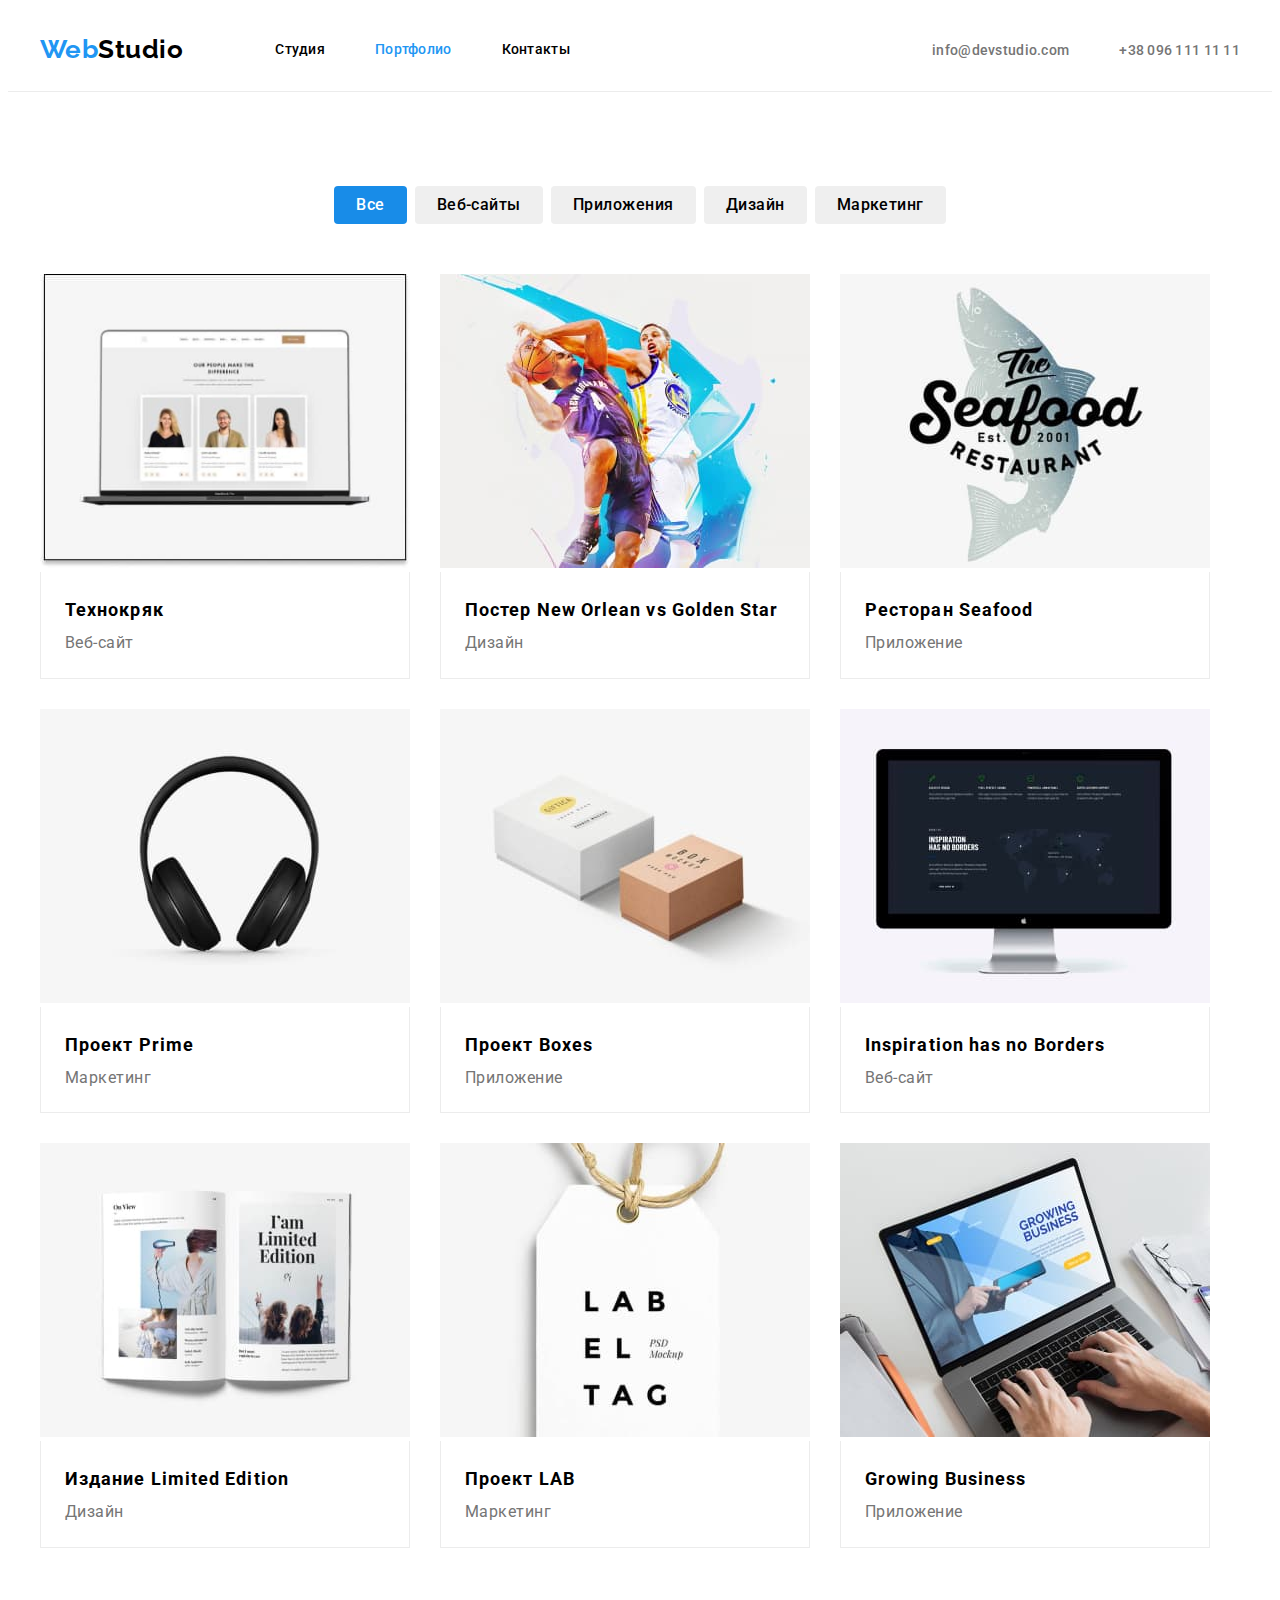
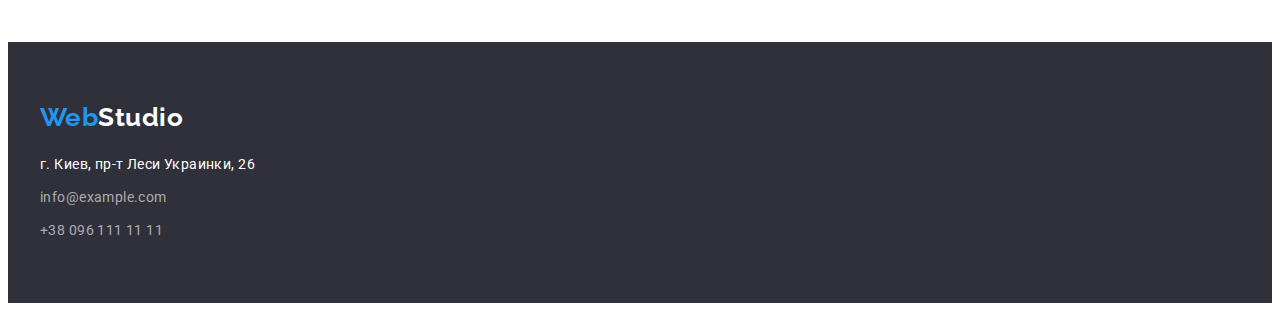
==== portfolio.html @ e23ee0ab "начало" ====
<!DOCTYPE html>
<html lang="ru">
<head>
    <meta charset="UTF-8">
    <meta http-equiv="X-UA-Compatible" content="IE=edge">
    <meta name="viewport" content="width=device-width, initial-scale=1.0">
    <title>Портфолио</title>
    <link rel="stylesheet" href="https://cdnjs.cloudflare.com/ajax/libs/modern-normalize/1.1.0/modern-normalize.min.css"
        integrity="sha512-wpPYUAdjBVSE4KJnH1VR1HeZfpl1ub8YT/NKx4PuQ5NmX2tKuGu6U/JRp5y+Y8XG2tV+wKQpNHVUX03MfMFn9Q=="
        crossorigin="anonymous" referrerpolicy="no-referrer" />
    <link href="https://fonts.googleapis.com/css2?family=Raleway:wght@700&family=Roboto:wght@400;500;700;900&display=swap"
        rel="stylesheet">
    <link rel="stylesheet" href="./css/style.css"/>
</head>
<body>
    <header class="header">
        <div class="container header-container">
        <nav class="nav">
            <a href="/" class="logo-blue">Web<span class="logo">Studio</span></a>
        <ul class="navheader">
            <li class="item"><a href="./index.html" class="navigation header-page">Студия</a></li>
            <li class="item"><a href="" class="navigation header-page current">Портфолио</a></li>
            <li class="item"><a href="" class="navigation header-page">Контакты</a></li>
        </ul>
        </nav>
        <ul class="contacts">
            <li class="item-contact"><a href="mailto:info@devstudio.com" class="contact">info@devstudio.com</a></li>
            <li class="item-contact"><a href="tel:+380961111111" class="contact">+38 096 111 11 11</a></li>
        </ul>
        </nav>
        </div>
    </header>
    <main>
        <section class="button section">
            <div class="container">
            <ul class="button-modal">
                <li class="filter-btn btn-all"><button type="button" class="modal-btn current">Все</button></li>
                <li class="filter-btn btn-web"><button type="button" class="modal-btn">Веб-сайты</button></li>
                <li class="filter-btn btn-annex"><button type="button" class="modal-btn">Приложения</button></li>
                <li class="filter-btn btn-design"><button type="button" class="modal-btn">Дизайн</button></li>
                <li class="filter-btn btn-marketing"><button type="button" class="modal-btn">Маркетинг</button></li>
            </ul>

                    <ul class="images">
                    <li class="images-list">
                    <img src="./img/texnokryak.jpg" alt=""
                     width="370"
                     height="294"/>
                     <div class="list-item-pictu-text">
                    <h2 class="list-item-pictu">Технокряк</h2>
                    <p class="items">Веб-сайт</p>
                    </div>
                </li>
                <li class="images-list">
                    <img src="./img/poster.jpg" alt=""
                    width="370"
                    height="294"/>
                    <div class="list-item-pictu-text">
                    <h2 class="list-item-pictu">Постер New Orlean vs Golden Star</h2>
                    <p class="items">Дизайн</p>
                    </div>
                </li>
                <li class="images-list">
                    <img src="./img/restoran.jpg" alt=""
                    width="370"
                    height="294"/>
                    <div class="list-item-pictu-text">
                    <h2 class="list-item-pictu">Ресторан Seafood</h2>
                    <p class="items">Приложение</p>
                    </div>
                </li>
                <li class="images-list">
                    <img src="./img/proektprime.jpg" alt=""
                    width="370"
                    height="294"/>
                    <div class="list-item-pictu-text">
                    <h2 class="list-item-pictu">Проект Prime</h2>
                    <p class="items">Маркетинг</p>
                    </div>
                </li>
                <li class="images-list">
                    <img src="./img/proektboxes.jpg" alt=""
                    width="370"
                    height="294"/>
                    <div class="list-item-pictu-text">
                    <h2 class="list-item-pictu">Проект Boxes</h2>
                    <p class="items">Приложение</p>
                    </div>
                </li>
                <li class="images-list">
                    <img src="./img/borders.jpg" alt=""
                    width="370"
                    height="294"/>
                    <div class="list-item-pictu-text">
                    <h2 class="list-item-pictu">Inspiration has no Borders</h2>
                    <p class="items">Веб-сайт</p>
                    </div>
                </li>
                <li class="images-list">
                    <img src="./img/izdanie.jpg" alt=""
                    width="370"
                    height="294"/>
                    <div class="list-item-pictu-text">
                    <h2 class="list-item-pictu">Издание Limited Edition</h2>
                    <p class="items">Дизайн</p>
                    </div>
                </li>
                <li class="images-list">
                    <img src="./img/lab.jpg" alt=""
                    width="370"
                    height="294"/>
                    <div class="list-item-pictu-text">
                    <h2 class="list-item-pictu">Проект LAB</h2>
                    <p class="items">Маркетинг</p>
                    </div>
                </li>
                <li class="images-list">
                    <img src="./img/bisness.jpg" alt=""
                    width="370"
                    height="294"/>
                    <div class="list-item-pictu-text">
                    <h2 class="list-item-pictu">Growing Business</h2>
                    <p class="items">Приложение</p>
                    </div>
                </li>
            </ul>
            </div>
        </section>
    </main>
    <footer class="main-footer">
        <div class="container">
            <div class="main-footer-container">
                <a href="/" class="logo-blue">Web<span class="logo-white">Studio</span></a>
                <address class="adress">
                    <ul class="adress-list">
                        <li class="footer-contact"><a href="" class="footer-adress">г. Киев, пр-т Леси Украинки, 26</a></li>
                        <li class="footer-contact"><a href="mailto:info@example.com" class="footer-mail">info@example.com</a></li>
                        <li class="footer-contact"><a href="tel:+380961111111" class="footer-tel">+38 096 111 11 11</a></li>
                    </ul>
                </address>
            </div>
        </div>
    </footer>
    
</body>
</html>
---- css/style.css ----
:root {
  --main-font-family: "Roboto", sans-serif;
  --secondary-fond-family: "Raleway", sans-serif;
  --navigation-color: #2196f3;
  --btn-tittle: #ffffff;
  --backgraund-section: #2f303a;
  --secondary-text-color: #757575;
  --btn-main-color-text: #000000;
  --main-footer-contacts: rgba(255, 255, 255, 0.6);
  --btn-background: #188ce8;
}
body {
  font-family: var(--main-font-family);
  color: var(--btn-main-color-text);
}
.container {
  /* display: flex;*/
  align-items: center;
  width: 1200px;
  padding: 0 15px;
  margin: 0 auto;
}

h1,
h2,
h3,
h4,
h5,
h6,
p,
ul,
li {
  padding: 0;
  margin: 0;
}
.section {
  padding-bottom: 94px;
  padding-top: 94px;
}
/*Начало Секции 1 студии*/
.title {
  display: flex;
  flex-direction: column;
  justify-content: center;
  align-items: center;

  text-align: center;
  height: 600px;
  padding: 0 15px;
  margin: 0 auto;

  background: var(--backgraund-section);
}
.title-first {
  margin-bottom: 30px;
  font-weight: 900;
  font-size: 44px;
  line-height: 1.36;
  text-align: center;
  letter-spacing: 0.06em;
  text-transform: uppercase;

  color: var(--btn-tittle);
  font-family: var(--main-font-family);
}
.btn {
  font-family: var(--main-font-family);
  font-style: normal;
  font-weight: 700;
  font-size: 16px;
  line-height: 1.87;
  display: flex;
  align-items: center;
  text-align: center;
  letter-spacing: 0.06em;
  border-style: none;
  border-radius: 4px;
  padding: 10px 32px;
  color: var(--btn-tittle);
  background: var(--btn-background);
}
.btn:hover,
.btn:focus {
  color: var(--btn-tittle);
  background: var(--btn-background);
}
/*Конец Секции 1 студии*/
/*Начало Секции 2 студии*/
.list-item-desc .h3-list-title {
  margin-bottom: 10px;
  /*font-style: normal;*/
  font-weight: 700;
  font-size: 14px;
  line-height: 1.14;
  letter-spacing: 0.03em;
  text-transform: uppercase;
}
.list-item-desc .p-list-title {
  font-style: normal;
  font-weight: 400;
  font-size: 14px;
  line-height: 1.7;
  letter-spacing: 0.03em;
  color: var(--secondary-text-color);
}
.list-item-desc {
  display: flex;
  list-style: none;
}
.list-title + .list-title {
  margin-left: 30px;
}
/*Конец Секции 2 студии*/
/*Начало Секции 3 студии*/
.h2-list-title {
  font-style: normal;
  font-weight: 700;
  font-size: 36px;
  line-height: 1.17;
  letter-spacing: 0.03em;

  text-align: center;
}
.list-item-busy {
  justify-content: center;
  align-items: center;
  display: flex;
  text-align: center;

  list-style: none;
  margin-top: 50px;
}
.list-title-img + .list-title-img {
  margin-left: 30px;
}
.list-title {
  flex-basis: calc((100%-4 * 30) / 4);
}
.list-busy {
  padding-top: 0;
}
/*Конец Секции 3 студии*/
/*Начало Секции 4 студии*/
.h3-list-title-name {
  font-style: normal;
  font-weight: 500;
  font-size: 16px;
  line-height: 1.18;
  text-align: center;
  letter-spacing: 0.03em;
}
.p-list-title-name {
  margin-top: 10px;
  font-style: normal;
  font-weight: 400;
  font-size: 16px;
  line-height: 1.88;
  text-align: center;
  letter-spacing: 0.03em;
  color: var(--secondary-text-color);
}
.list-item-team {
  justify-content: center;
  align-items: center;
  display: flex;
  list-style: none;
  margin-top: 50px;
}
.list-title-imgs {
  background-color: #fff;
  box-shadow: 0px 1px 3px rgba(0, 0, 0, 0.12), 0px 1px 1px rgba(0, 0, 0, 0.14),
    0px 2px 1px rgba(0, 0, 0, 0.2);
  border-radius: 0px 0px 4px 4px;
}
.list-title-imgs + .list-title-imgs {
  margin-left: 30px;
}
.box {
  padding: 30px 0;
}
/*Конец Секции 4 студии*/
/*Начало секции в портфолио*/
.list-item-pictu {
  font-style: normal;
  font-weight: 700;
  font-size: 18px;
  line-height: 2;
  letter-spacing: 0.06em;
  text-shadow: none;
  list-style: none;
}
.items {
  font-style: normal;
  font-weight: 400;
  font-size: 16px;
  line-height: 1.87;
  letter-spacing: 0.03em;
  color: var(--secondary-text-color);
  text-shadow: none;
}
/*Начало секции портфолио*/
.button-modal {
  margin-bottom: 50px;
  display: flex;
  justify-content: center;

  list-style: none;
  border-style: none;
  font-family: var(--main-font-family);
}
.modal-btn {
  font-weight: 500;
  font-size: 16px;
  line-height: 1.6;
  letter-spacing: 0.03em;
  color: var(--btn-main-color-text);
  text-decoration: none;
  font-family: inherit;
  border-style: none;
  text-shadow: none;
  border-radius: 4px;
}
.button .current {
  color: var(--btn-tittle);
  background-color: var(--btn-background);
}
.modal-btn:hover,
.modal-btn:focus {
  background-color: var(--navigation-color);
  color: var(--btn-tittle);
  font-family: inherit;
}
.filter-btn + .filter-btn {
  margin-left: 8px;
}
.modal-btn {
  border-radius: 4px;
  padding: 6px 22px;
  border: transparent;
  transition-property: background-color;
  transition-duration: 1s;
  transition-delay: 0s, 1s;
}
.images {
  display: flex;
  flex-wrap: wrap;
  margin-top: -15px;
  margin-right: -15px;
  margin-bottom: -15px;
  margin-left: -15px;
}
.images-list {
  margin: 15px;
}
.list-item-pictu-text {
  padding: 20px 24px;
  border-bottom: 1px solid #ececec;
  border-left: 1px solid #ececec;
  border-right: 1px solid #ececec;
}
.images-list + .images-list {
  margin-left: 15px;
}
/*Конец секции портфолио*/
/*Шапка студия и портфолио начало*/
.header .nav,
.main-footer {
  font-family: var(--secondary-fond-family);
  font-style: normal;
  font-weight: 700;
  line-height: 1.19;
  letter-spacing: 0.03em;
}
.nav {
  display: flex;
  align-items: center;
}
.header-container {
  display: flex;
  align-items: center;
}
.logo-blue {
  color: var(--navigation-color);
  text-decoration: none;
  font-size: 26px;
}
.logo {
  color: var(--btn-main-color-text);
  text-decoration: none;
  font-size: 26px;
}
.navheader,
.contacts {
  display: flex;
  list-style: none;
  border-style: none;
}
.navheader .item {
  display: block;
  margin-right: 50px;
}
.item a {
  display: flex;
  padding-top: 32px;
  padding-bottom: 32px;
}
.navheader {
  margin-left: 92px;
}
.navheader .item:last-child {
  margin-right: 0;
}
.images,
.adress-list {
  list-style: none;
  border-style: none;
}
.navigation,
.contact {
  font-family: var(--main-font-family);
  font-weight: 500;
  font-size: 14px;
  line-height: 1.14;
  letter-spacing: 0.02em;
  text-decoration: none;
}

.header-page:hover,
.header-page:focus {
  color: var(--navigation-color);
}
.navigation {
  color: var(--btn-main-color-text);
}
.contacts .item-contact {
  display: block;
  padding-top: 32px;
  padding-bottom: 32px;

  margin-right: 50px;
}
.contacts {
  margin-left: auto;
}
.contacts .item-contact + .item-contact {
  margin-right: 0;
}
.item-contact .contact {
  color: var(--secondary-text-color);
}
.contact:hover,
.contact:focus {
  color: var(--navigation-color);
}
.header .current {
  color: var(--navigation-color);
}
.header {
  justify-content: center;
  width: 100%;
  margin-right: auto;
  margin-left: auto;
  border-bottom: 1px solid #ececec;
}
/*Шапка студия и портфолио конец*/

/*Начало футера*/
.main-footer {
  margin: 0 auto;
  padding: 60px 0;
  background-color: var(--backgraund-section);
}
.logo-white {
  color: var(--btn-tittle);
  text-decoration: none;
}
.footer-adress,
.footer-mail,
.footer-tel {
  font-family: var(--main-font-family);
  font-style: normal;
  font-weight: 400;
  font-size: 14px;
  line-height: 1.7;
  letter-spacing: 0.03em;
  text-decoration: none;
}
.footer-adress {
  color: var(--btn-tittle);
}
.footer-mail,
.footer-tel {
  color: var(--main-footer-contacts);
}
.adress-list {
  display: flex;
  flex-direction: column;
}
.adress {
  margin-top: 20px;
}
.footer-contact + .footer-contact {
  margin-top: 9px;
}
/*Конец футера*/
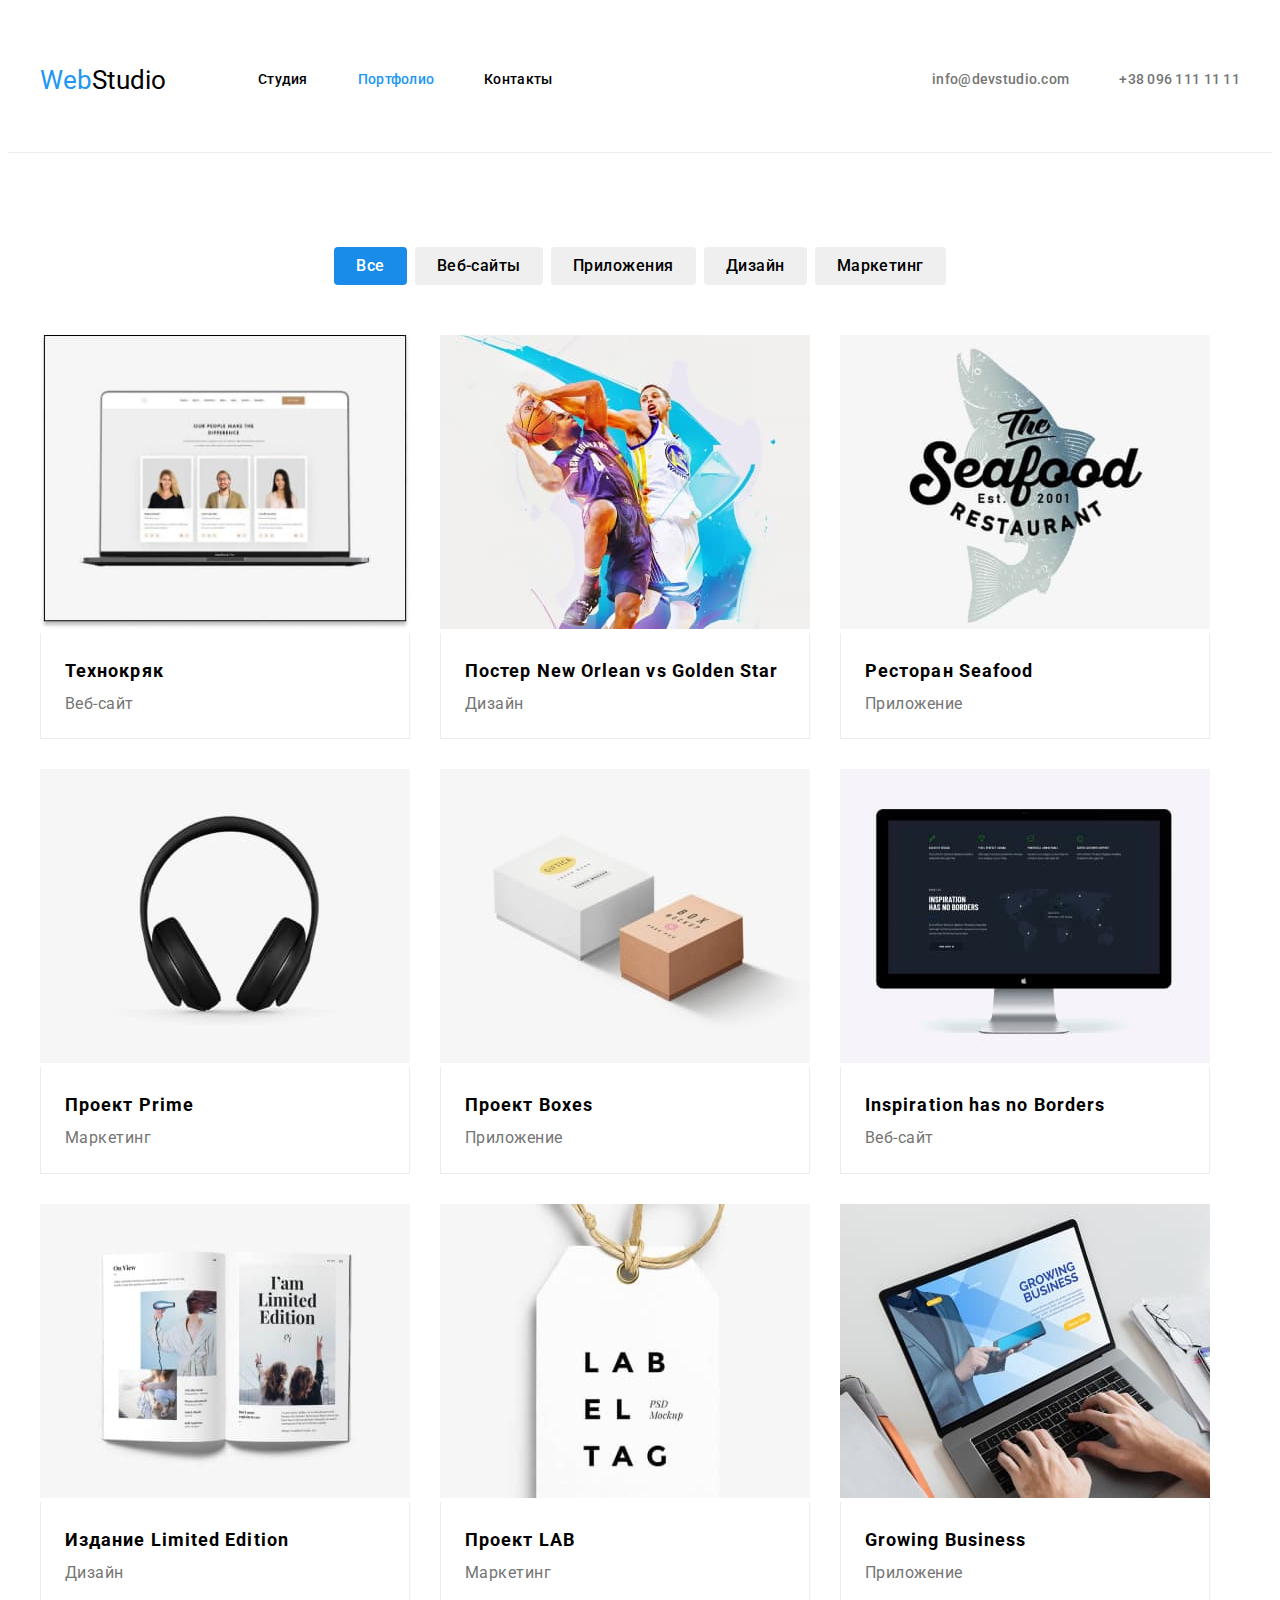
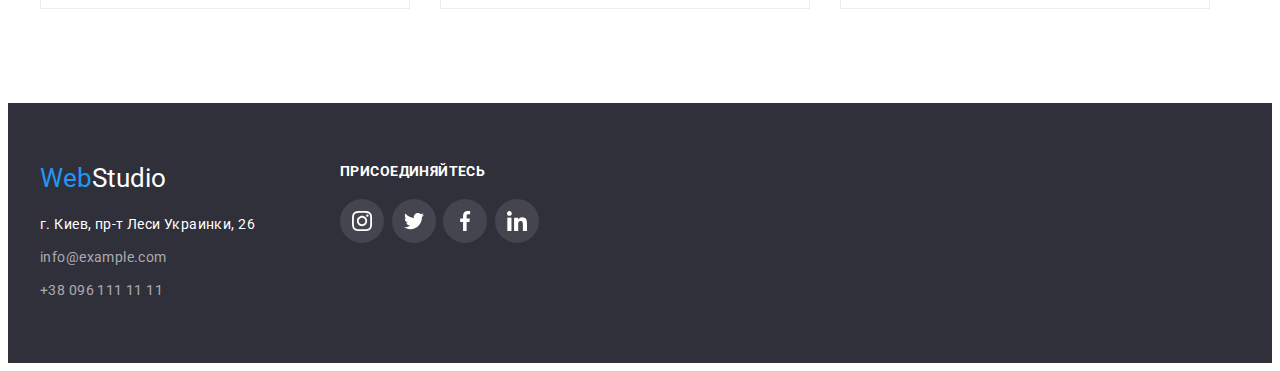
==== commit b202fd3e: "концовка" ====
--- a/portfolio.html
+++ b/portfolio.html
@@ -128,19 +128,58 @@
         </section>
     </main>
     <footer class="main-footer">
-        <div class="container">
+        <div class="container footer-container">
             <div class="main-footer-container">
                 <a href="/" class="logo-blue">Web<span class="logo-white">Studio</span></a>
                 <address class="adress">
                     <ul class="adress-list">
                         <li class="footer-contact"><a href="" class="footer-adress">г. Киев, пр-т Леси Украинки, 26</a></li>
-                        <li class="footer-contact"><a href="mailto:info@example.com" class="footer-mail">info@example.com</a></li>
+                        <li class="footer-contact"><a href="mailto:info@example.com"
+                                class="footer-mail">info@example.com</a></li>
                         <li class="footer-contact"><a href="tel:+380961111111" class="footer-tel">+38 096 111 11 11</a></li>
                     </ul>
                 </address>
             </div>
+            <div class="footer-social-container">
+                <h3 class="footer-social-title">присоединяйтесь</h3>
+                <ul class="footer-social-list">
+                    <li class="footer-social-list-item">
+                        <a href="" class="footer-social-list-item-link">
+                            <svg class="footer-social-icon" width="20" height="20">
+                                <use href="./img/symbol-defs.svg#icon-instagram1">
+                                </use>
+                            </svg>
+                        </a>
+                    </li>
+                    <li class="footer-social-list-item">
+                        <a href="" class="footer-social-list-item-link">
+                            <svg class="footer-social-icon" width="20" height="20">
+                                <use href="./img/symbol-defs.svg#icon-twitter">
+                                </use>
+                            </svg>
+                        </a>
+                    </li>
+                    <li class="footer-social-list-item">
+                        <a href="" class="footer-social-list-item-link">
+                            <svg class="footer-social-icon" width="20" height="20">
+                                <use href="./img/symbol-defs.svg#icon-facebook">
+                                </use>
+                            </svg>
+                        </a>
+                    </li>
+                    <li class="footer-social-list-item">
+                        <a href="" class="footer-social-list-item-link">
+                            <svg class="footer-social-icon" width="20" height="20">
+                                <use href="./img/symbol-defs.svg#icon-linkedin">
+                                </use>
+                            </svg>
+                        </a>
+                    </li>
+                </ul>
+            </div>
         </div>
     </footer>
     
-</body>
-</html>+    </body>
+    
+    </html>--- a/css/style.css
+++ b/css/style.css
@@ -14,8 +14,6 @@
   color: var(--btn-main-color-text);
 }
 .container {
-  /* display: flex;*/
-  align-items: center;
   width: 1200px;
   padding: 0 15px;
   margin: 0 auto;
@@ -39,6 +37,9 @@
 }
 /*Начало Секции 1 студии*/
 .title {
+  margin: 0 auto;
+  padding-top: 200px;
+  padding-bottom: 200px;
   display: flex;
   flex-direction: column;
   justify-content: center;
@@ -46,10 +47,17 @@
 
   text-align: center;
   height: 600px;
-  padding: 0 15px;
-  margin: 0 auto;
-
-  background: var(--backgraund-section);
+  max-width: 1600px;
+  flex-grow: 1;
+  background-image: linear-gradient(
+      to top,
+      rgba(47, 48, 58, 0.4),
+      rgba(47, 48, 58, 0.4)
+    ),
+    url(../img/hero.jpg);
+  background-position: center;
+  background-repeat: no-repeat;
+  background-color: #c4c4c4;
 }
 .title-first {
   margin-bottom: 30px;
@@ -69,9 +77,6 @@
   font-weight: 700;
   font-size: 16px;
   line-height: 1.87;
-  display: flex;
-  align-items: center;
-  text-align: center;
   letter-spacing: 0.06em;
   border-style: none;
   border-radius: 4px;
@@ -110,6 +115,44 @@
 .list-title + .list-title {
   margin-left: 30px;
 }
+.deck-title {
+  align-items: center;
+  justify-content: center;
+  display: flex;
+  width: 100%;
+  height: 120px;
+  background-color: #f5f4fa;
+  border-radius: 4px;
+  margin-bottom: 30px;
+}
+.antenna {
+  width: 270px;
+}
+/*.list-title::before {
+  margin-bottom: 30px;
+  content: "";
+  display: block;
+  width: 270px;
+  height: 120px;
+
+  background-color: #f5f4fa;
+  border-radius: 4px;
+  background-size: 70px;
+  background-repeat: no-repeat;
+  background-position: center;
+}
+.antenna::before {
+  background-image: url(../img/antenna.svg);
+}
+.clock::before {
+  background-image: url(../img/clock.svg);
+}
+.diagram::before {
+  background-image: url(../img/diagram.svg);
+}
+.astronaut::before {
+  background-image: url(../img/astronaut.svg);
+}*/
 /*Конец Секции 2 студии*/
 /*Начало Секции 3 студии*/
 .h2-list-title {
@@ -178,7 +221,89 @@
 .box {
   padding: 30px 0;
 }
+.social-links-list {
+  display: flex;
+  width: 200px;
+  margin: 0 auto;
+  list-style: none;
+}
+.social-links-item:not(:last-child) {
+  margin-right: 10px;
+}
+.social-links-list-item {
+  display: flex;
+  justify-content: center;
+  align-items: center;
+  width: 44px;
+  height: 44px;
+  border-radius: 50%;
+  background-color: rgba(255, 255, 255, 0.1);
+  background-position: center;
+  position: relative;
+  fill: currentColor;
+}
+.social-links-list-item:hover,
+.social-links-list-item:focus {
+  background-color: #2196f3;
+}
+.social-links-list-item .social-icon:hover,
+.social-links-list-item .social-icon:focus {
+  color: #fff;
+  fill: currentColor;
+}
+.social-icon {
+  color: #afb1b8;
+}
 /*Конец Секции 4 студии*/
+/*Начало Секции 5 студии*/
+.title-regular-customers {
+  margin-bottom: 50px;
+  font-family: var(--main-font-family);
+  font-style: normal;
+  font-weight: bold;
+  font-size: 36px;
+  line-height: 42px;
+  text-align: center;
+  letter-spacing: 0.03em;
+
+  color: #212121;
+}
+.customers {
+  display: flex;
+  list-style: none;
+}
+.imegs-regular-customers + .imegs-regular-customers {
+  margin-left: 30px;
+}
+.client-link {
+  display: flex;
+  align-items: center;
+  justify-content: center;
+  color: #afb1b8;
+  border: 1px solid #afb1b8;
+  border-radius: 4px;
+}
+.client-link {
+  width: 170px;
+  height: 92px;
+  /*width: 106px;
+  height: 60px;*/
+  fill: currentColor;
+}
+.client-icon {
+  width: 106px;
+  height: 60px;
+}
+.client-icon:hover,
+.client-icon:focus {
+  fill: currentColor;
+  border-color: #2196f3;
+}
+.client-link:hover,
+.client-link:focus {
+  color: #2196f3;
+}
+/*Конец Секции 5 студии*/
 /*Начало секции в портфолио*/
 .list-item-pictu {
   font-style: normal;
@@ -252,6 +377,12 @@
 .images-list {
   margin: 15px;
 }
+.images-list:hover,
+.images-list:focus {
+  cursor: pointer;
+  box-shadow: 0px 1px 1px rgba(0, 0, 0, 0.12), 0px 4px 4px rgba(0, 0, 0, 0.06),
+    1px 4px 6px rgba(0, 0, 0, 0.16);
+}
 .list-item-pictu-text {
   padding: 20px 24px;
   border-bottom: 1px solid #ececec;
@@ -261,6 +392,7 @@
 .images-list + .images-list {
   margin-left: 15px;
 }
+.
 /*Конец секции портфолио*/
 /*Шапка студия и портфолио начало*/
 .header .nav,
@@ -276,6 +408,8 @@
   align-items: center;
 }
 .header-container {
+  padding: 0 15px;
+  margin: 0 auto;
   display: flex;
   align-items: center;
 }
@@ -339,6 +473,12 @@
 
   margin-right: 50px;
 }
+.item-contact a {
+  display: flex;
+  align-items: center;
+  padding-top: 32px;
+  padding-bottom: 32px;
+}
 .contacts {
   margin-left: auto;
 }
@@ -361,6 +501,10 @@
   margin-right: auto;
   margin-left: auto;
   border-bottom: 1px solid #ececec;
+}
+.item-contact .contact {
+  display: flex;
+  align-items: center;
 }
 /*Шапка студия и портфолио конец*/
 
@@ -402,4 +546,65 @@
 .footer-contact + .footer-contact {
   margin-top: 9px;
 }
+/*соцсети*/
+.footer-social-container {
+  width: 206px;
+  height: 80px;
+}
+
+.footer-social-title {
+  font-family: var(--main-font-family);
+  font-style: normal;
+  font-weight: 700;
+  font-size: 14px;
+  line-height: 1.143;
+  letter-spacing: 0.03em;
+  text-transform: uppercase;
+  margin-bottom: 20px;
+
+  color: #ffffff;
+}
+.footer-container {
+  display: flex;
+}
+.footer-social-list {
+  display: flex;
+}
+.footer-social-list-item {
+  display: flex;
+  width: 200px;
+  margin: 0 auto;
+}
+.footer-social-list-item-link {
+  display: flex;
+  justify-content: center;
+  align-items: center;
+  width: 44px;
+  height: 44px;
+  border-radius: 50%;
+  background-color: rgba(255, 255, 255, 0.1);
+  background-position: center;
+  position: relative;
+  fill: currentColor;
+}
+.footer-social-list-item-link:hover,
+.footer-social-list-item-link:focus {
+  background-color: #2196f3;
+  color: #fff;
+}
+.footer-social-list-item:not(:last child) {
+  margin-right: 10px;
+}
+.footer-social-icon {
+  fill: #fff;
+}
+.client-link:hover,
+.client-link:focus {
+  border: 1px solid #2196f3;
+}
+.main-footer-container {
+  width: 230px;
+  align-items: baseline;
+  margin-right: 70px;
+}
 /*Конец футера*/
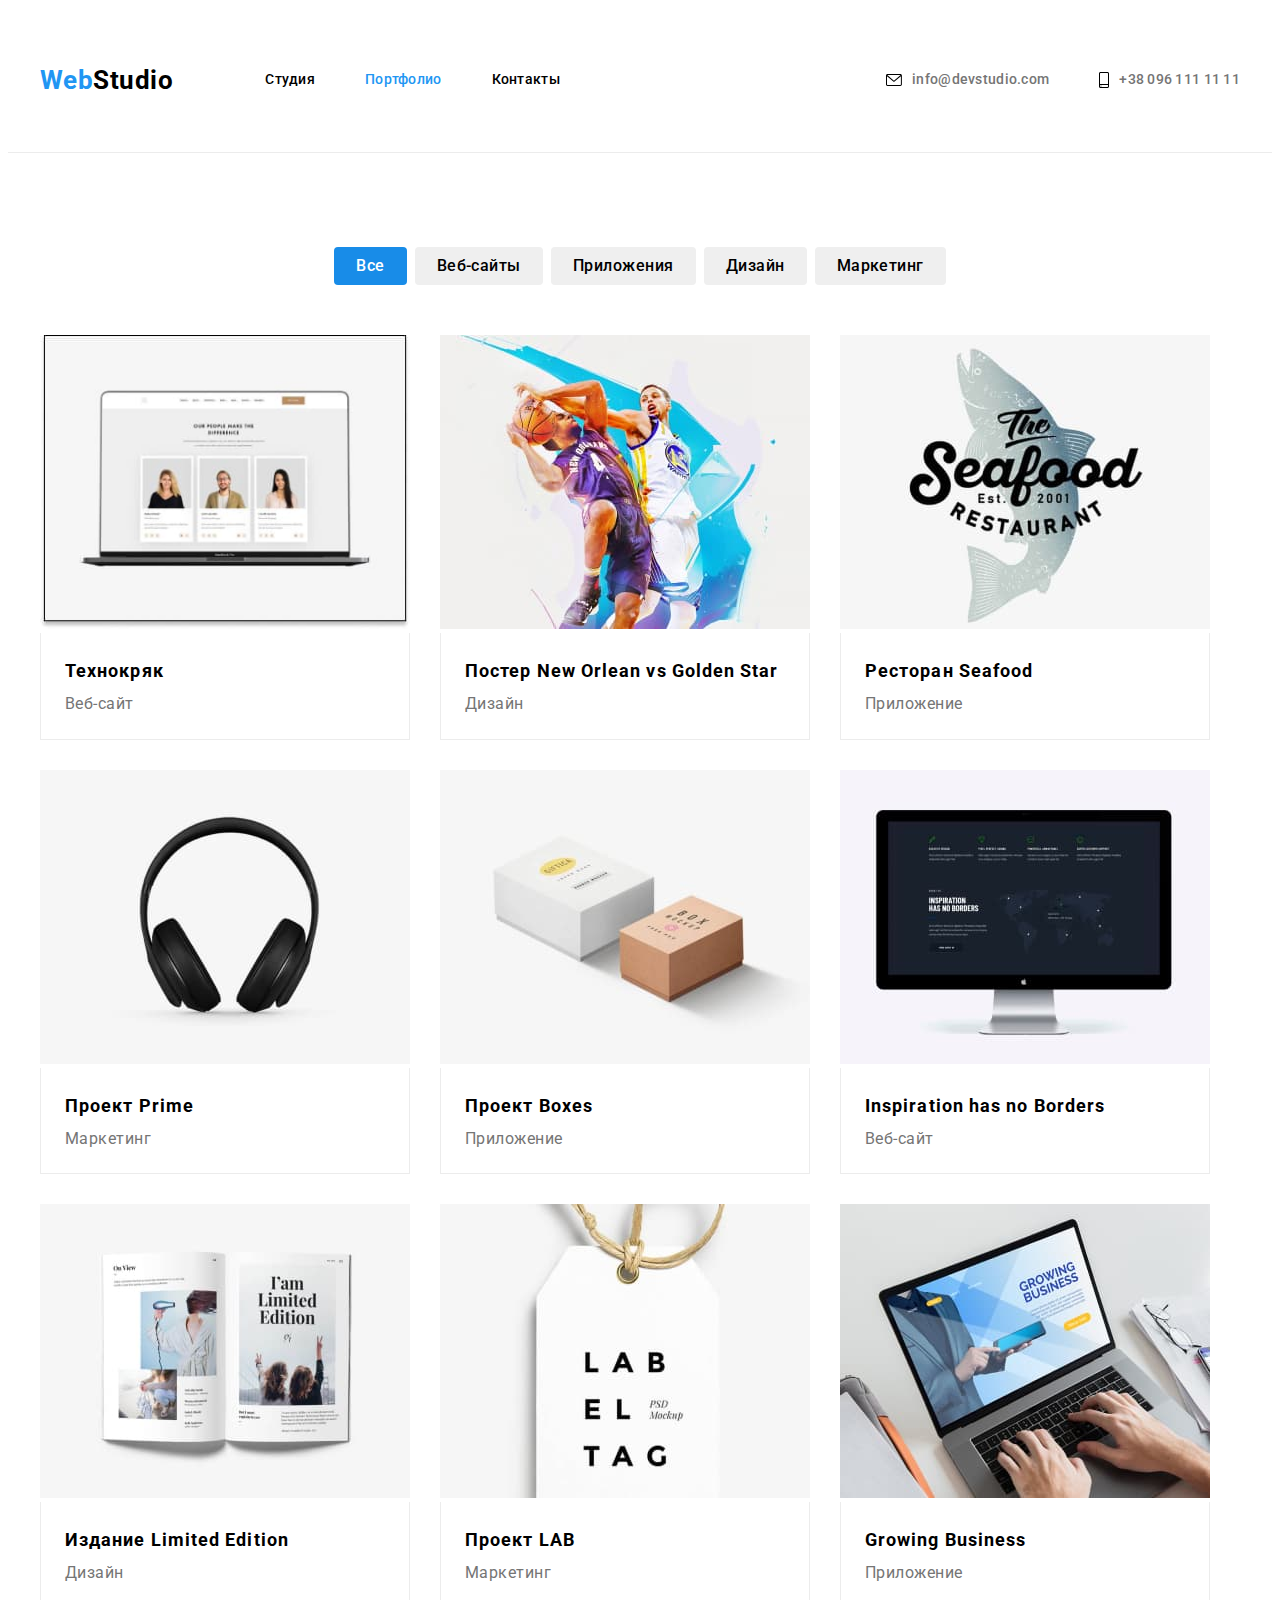
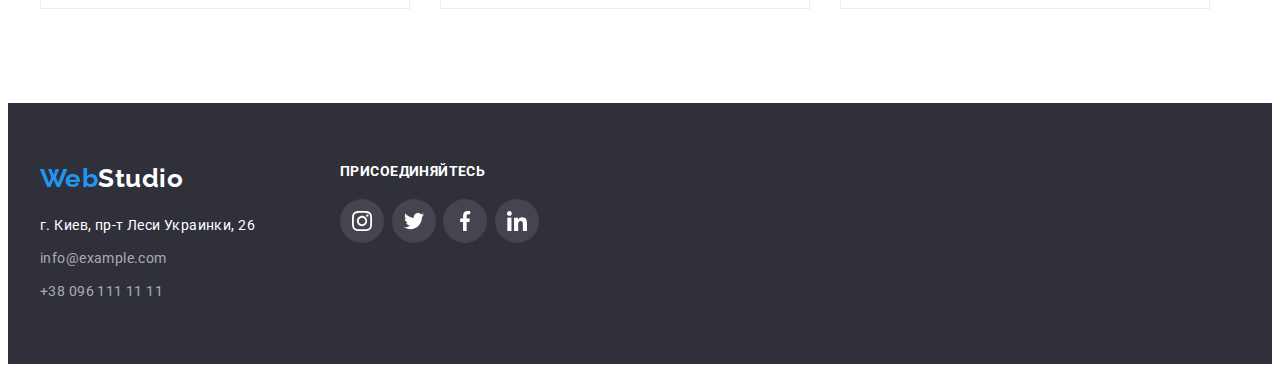
==== commit 3beed446: "Финиш" ====
--- a/portfolio.html
+++ b/portfolio.html
@@ -24,8 +24,14 @@
         </ul>
         </nav>
         <ul class="contacts">
-            <li class="item-contact"><a href="mailto:info@devstudio.com" class="contact">info@devstudio.com</a></li>
-            <li class="item-contact"><a href="tel:+380961111111" class="contact">+38 096 111 11 11</a></li>
+            <li class="item-contact"><a href="mailto:info@devstudio.com" class="contact">
+                    <svg class="mail-icon">
+                        <use href="./img/symbol-defs.svg#icon-letter" wight="16" height="12"></use>
+                    </svg>info@devstudio.com</a></li>
+            <li class="item-contact"><a href="tel:+380961111111" class="contact">
+                    <svg class="tel-icon">
+                        <use href="./img/symbol-defs.svg#icon-smartphone" wight="10" height="16"></use>
+                    </svg>+38 096 111 11 11</a></li>
         </ul>
         </nav>
         </div>
--- a/css/style.css
+++ b/css/style.css
@@ -83,10 +83,13 @@
   padding: 10px 32px;
   color: var(--btn-tittle);
   background: var(--btn-background);
+  cursor: pointer;
 }
 .btn:hover,
 .btn:focus {
-  color: var(--btn-tittle);
+  box-shadow: 0px 4px 4px rgba(0, 0, 0, 0.15);
+  border-radius: 4px;
+  /*color: var(--btn-tittle);*/
   background: var(--btn-background);
 }
 /*Конец Секции 1 студии*/
@@ -249,9 +252,9 @@
 .social-links-list-item .social-icon:hover,
 .social-links-list-item .social-icon:focus {
   color: #fff;
-  fill: currentColor;
 }
 .social-icon {
+  position: absolute;
   color: #afb1b8;
 }
 /*Конец Секции 4 студии*/
@@ -392,11 +395,9 @@
 .images-list + .images-list {
   margin-left: 15px;
 }
-.
 /*Конец секции портфолио*/
-/*Шапка студия и портфолио начало*/
-.header .nav,
-.main-footer {
+/*Шапка студия*/
+.header.nav {
   font-family: var(--secondary-fond-family);
   font-style: normal;
   font-weight: 700;
@@ -404,10 +405,16 @@
   letter-spacing: 0.03em;
 }
 .nav {
+  font-style: normal;
+  font-weight: 700;
+  line-height: 1.19;
+  letter-spacing: 0.03em;
   display: flex;
   align-items: center;
 }
 .header-container {
+  display: flex;
+  justify-content: space-between;
   padding: 0 15px;
   margin: 0 auto;
   display: flex;
@@ -491,6 +498,7 @@
 .contact:hover,
 .contact:focus {
   color: var(--navigation-color);
+  fill: #2196f3;
 }
 .header .current {
   color: var(--navigation-color);
@@ -506,10 +514,25 @@
   display: flex;
   align-items: center;
 }
+.mail-icon {
+  width: 16px;
+  height: 12px;
+  margin-right: 10px;
+}
+.tel-icon {
+  width: 10px;
+  height: 16px;
+  margin-right: 10px;
+}
 /*Шапка студия и портфолио конец*/
 
 /*Начало футера*/
 .main-footer {
+  font-family: var(--secondary-fond-family);
+  font-style: normal;
+  font-weight: 700;
+  line-height: 1.19;
+  letter-spacing: 0.03em;
   margin: 0 auto;
   padding: 60px 0;
   background-color: var(--backgraund-section);
